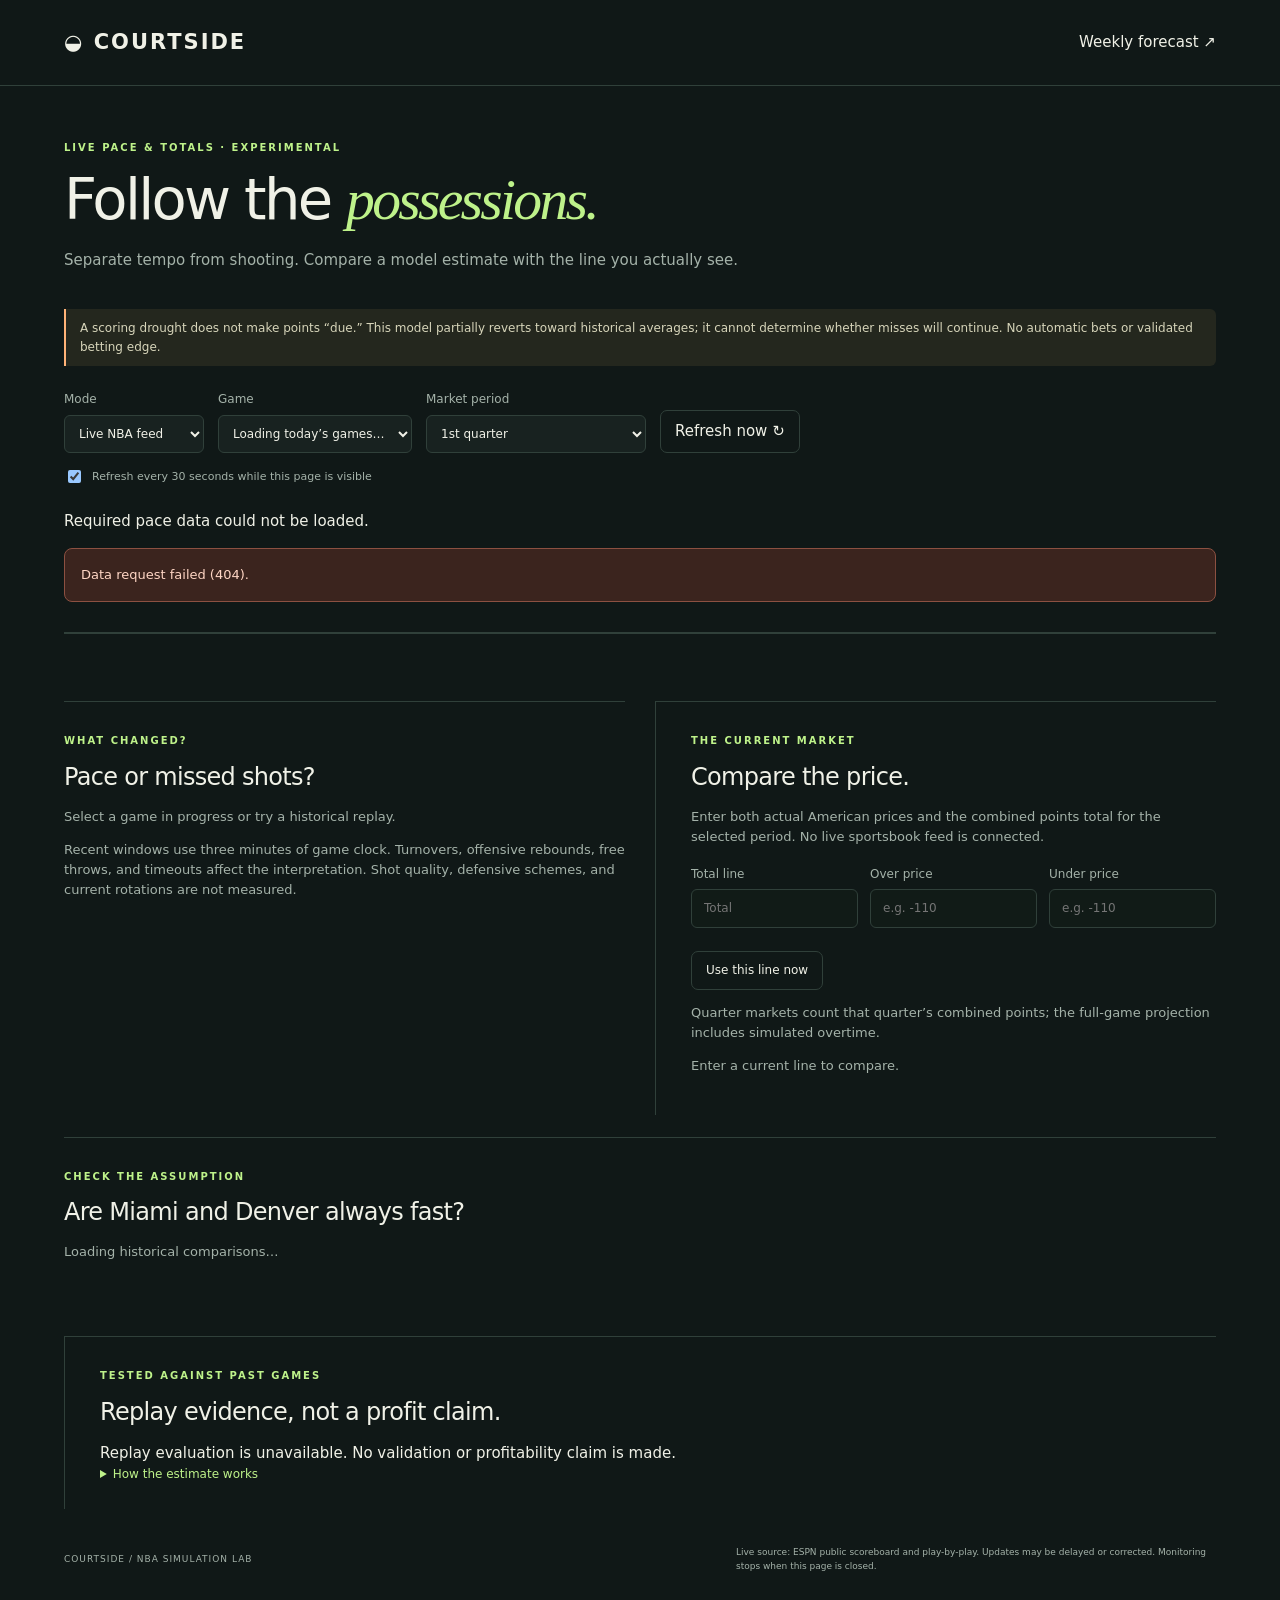
==== nbasim/static/live.html @ 19482eaa "Add experimental live pace and quarter-total analysis with replay validation" ====
<!doctype html>
<html lang="en"><head><meta charset="utf-8"><meta name="viewport" content="width=device-width,initial-scale=1"><title>Courtside — Live pace & totals</title><link rel="stylesheet" href="./style.css"><script type="module" src="./live.js"></script></head>
<body>
<header class="topbar"><a class="brand" href="./">◒ COURTSIDE</a><a href="./">Weekly forecast ↗</a></header>
<main>
  <div class="eyebrow">LIVE PACE & TOTALS · EXPERIMENTAL</div>
  <section class="intro"><div><h1>Follow the <em>possessions.</em></h1><p>Separate tempo from shooting. Compare a model estimate with the line you actually see.</p></div></section>
  <div class="notice">A scoring drought does not make points “due.” This model partially reverts toward historical averages; it cannot determine whether misses will continue. No automatic bets or validated betting edge.</div>
  <section class="live-controls" aria-label="Live analysis controls">
    <label>Mode<select id="live-mode"><option value="live">Live NBA feed</option><option value="replay">Historical replay</option></select></label>
    <label id="game-label">Game<select id="live-game"><option>Loading today’s games…</option></select></label>
    <label>Market period<select id="live-scope"><option value="q1">1st quarter</option><option value="q2">2nd quarter</option><option value="q3">3rd quarter</option><option value="q4">4th quarter</option><option value="game">Full game · includes overtime</option></select></label>
    <button id="live-refresh">Refresh now ↻</button><label class="auto-control"><input id="live-auto" type="checkbox" checked> Refresh every 30 seconds while this page is visible</label>
  </section>
  <label id="replay-controls" hidden>Replay clock <input id="replay-time" type="range" min="60" max="2820" step="30" value="360"><span id="replay-clock"></span></label>
  <p id="live-status" role="status">Connecting to the public feed…</p><div id="live-error" class="error" role="alert" hidden></div>
  <section id="live-summary" class="summary" aria-label="Game and pace snapshot"></section>
  <div class="live-grid">
    <section class="method live-panel"><span class="eyebrow">WHAT CHANGED?</span><h2>Pace or missed shots?</h2><p id="live-diagnosis">Select a game in progress or try a historical replay.</p><div id="live-recent"></div><div id="live-droughts"></div><div id="live-trend" aria-label="Observed scoring by game minute"></div><p>Recent windows use three minutes of game clock. Turnovers, offensive rebounds, free throws, and timeouts affect the interpretation. Shot quality, defensive schemes, and current rotations are not measured.</p></section>
    <section class="method live-panel"><span class="eyebrow">THE CURRENT MARKET</span><h2>Compare the price.</h2><p>Enter both actual American prices and the combined points total for the selected period. No live sportsbook feed is connected.</p>
      <form id="market-form"><div class="market-inputs"><label>Total line<input id="market-line" type="number" min="0.5" max="600" step="0.5" required placeholder="Total"></label><label>Over price<input id="market-over" type="number" step="1" required placeholder="e.g. -110"></label><label>Under price<input id="market-under" type="number" step="1" required placeholder="e.g. -110"></label></div><button type="submit" id="market-confirm">Use this line now</button></form>
      <p id="market-rules">Quarter markets count that quarter’s combined points; the full-game projection includes simulated overtime.</p><div id="market-result" aria-live="polite"><p>Enter a current line to compare.</p></div>
    </section>
  </div>
  <section class="method live-panel"><span class="eyebrow">CHECK THE ASSUMPTION</span><h2>Are Miami and Denver always fast?</h2><p id="pace-sample">Loading historical comparisons…</p><div id="pace-comparison" class="roster-table"></div><p id="pace-conclusion"></p><p id="pace-definition"></p></section>
  <section class="method live-panel"><span class="eyebrow">TESTED AGAINST PAST GAMES</span><h2>Replay evidence, not a profit claim.</h2><div id="live-evaluation"></div><details><summary>How the estimate works</summary><p>Estimated possessions use field-goal attempts + 0.44 × free-throw attempts − individual offensive rebounds + total turnovers, averaged across both teams. This is a box-score approximation, not official tracking pace. Early-quarter estimates are especially noisy.</p><p>The model blends observed pace with twelve minutes of historical pace and scoring with thirty possessions of prior efficiency. Team/opponent priors are shrunk toward the league. It simulates remaining scores with shared pace uncertainty and resolves full-game ties through simulated overtime. The displayed 80% range is a model range, not a guarantee.</p><p>Late-game fouling, tactical changes, lineup substitutions, injuries, and shot quality are not modeled. Recent scoring does not have to “catch up.” Data age, short samples, large leads, old market prices, and stale team priors suppress watch signals. An experimental watch is a model/price difference, not a recommendation to bet.</p></details></section>
  <footer><span>COURTSIDE / NBA SIMULATION LAB</span><p>Live source: ESPN public scoreboard and play-by-play. Updates may be delayed or corrected. Monitoring stops when this page is closed.</p></footer>
</main></body></html>
---- nbasim/static/style.css ----
:root{color-scheme:dark;--bg:#101817;--panel:#182220;--line:#30403a;--text:#f0f1e7;--muted:#a4b2a9;--mint:#bef28a;--orange:#ffb277}*{box-sizing:border-box}body{margin:0;background:var(--bg);color:var(--text);font:15px/1.55 system-ui,-apple-system,BlinkMacSystemFont,"Segoe UI",sans-serif}button,input{font:inherit}button,a,input,summary,.file-button{ -webkit-tap-highlight-color:transparent}button,.file-button{cursor:pointer}button{border:1px solid var(--line);background:transparent;color:var(--text);border-radius:7px;padding:9px 14px;transition:background .15s,border-color .15s}button:hover,.file-button:hover{background:#26362f;border-color:#738c7c}button:disabled{opacity:.45;cursor:wait}button:focus-visible,input:focus-visible,a:focus-visible,summary:focus-visible,.file-button:focus-within{outline:2px solid var(--mint);outline-offset:4px}input{background:#111b17;color:var(--text);border:1px solid var(--line);border-radius:6px;padding:9px 12px;min-width:0}a{color:inherit;text-decoration:none}.topbar{height:86px;border-bottom:1px solid var(--line);display:flex;align-items:center;justify-content:space-between;padding:0 5vw}.brand{font-weight:800;letter-spacing:2px;font-size:21px;display:flex;align-items:center;gap:12px}.brand-icon{font-size:37px;color:var(--mint);line-height:1}.brand-sub{font-size:10px;letter-spacing:1.8px;color:var(--muted);border-left:1px solid var(--line);padding-left:20px;margin-left:10px}.version{font-size:10px;letter-spacing:1.7px;color:var(--muted);display:flex;align-items:center;gap:12px}.status-dot{height:6px;width:6px;background:var(--mint);border-radius:50%}main{max-width:1400px;margin:auto;padding:54px 5vw 0}.eyebrow{color:var(--mint);font-size:10px;letter-spacing:2px;font-weight:650}.intro{display:flex;justify-content:space-between;align-items:center;gap:20px;margin:12px 0 37px}h1{font-size:clamp(36px,4.5vw,61px);line-height:1.1;letter-spacing:-2.7px;margin:0 0 18px;font-weight:500}h1 em{font-family:Georgia,serif;color:var(--mint);font-weight:400}.intro p{color:var(--muted);margin:0}.intro-note{border-left:1px solid var(--line);padding-left:24px;font-size:12px;min-width:225px}.intro-note span{font-size:9px;letter-spacing:1.3px}.intro-note p{margin-top:8px}.toolbar{padding:16px;background:var(--panel);border:1px solid var(--line);border-radius:10px;display:flex;gap:18px;align-items:center}.mode-switch{display:flex;border:1px solid var(--line);border-radius:7px;padding:3px;margin-right:auto}.mode-switch button{font-size:12px;border:0;white-space:nowrap}.mode-switch button.selected{background:#354b3a;color:var(--mint)}.date-label,.seed-label{display:flex;align-items:center;gap:9px;font-size:9px;letter-spacing:1px;color:var(--muted)}.date-label input,.seed-label input{font-size:12px;letter-spacing:0}.seed-label input{width:80px}.primary{color:#13220f;background:var(--mint);border:0;font-weight:700;font-size:12px;padding:13px 17px;white-space:nowrap}.primary span{padding-left:10px}.primary:hover{background:#cffca6}.data-actions{display:flex;gap:18px;align-items:center;margin:13px 0 23px;font-size:11px;color:var(--muted);flex-wrap:wrap}.file-button{position:relative;overflow:hidden}.file-button input{position:absolute;inset:0;opacity:0;width:100%;cursor:pointer}.data-actions button{padding:0;border:0;font-size:11px;color:var(--muted)}#odds-label{margin-left:auto}.notice{font-size:12px;border-left:2px solid var(--orange);padding:10px 14px;background:#24271e;color:#d7d5ba;border-radius:0 6px 6px 0}.error{margin:12px 0;background:#3b241e;color:#ffd6c5;border:1px solid #8c5041;padding:16px;border-radius:8px;font-size:13px}.summary{display:grid;grid-template-columns:repeat(4,1fr);margin:30px 0 45px;border-top:1px solid var(--line);border-bottom:1px solid var(--line)}.stat{padding:23px 24px;border-right:1px solid var(--line)}.stat:first-child{padding-left:0}.stat:last-child{border-right:0}.stat-label{color:var(--muted);font-size:10px;letter-spacing:1.2px}.stat-value{font-size:32px;letter-spacing:-1.4px;font-weight:500;line-height:1.25;margin:9px 0 4px}.stat-value small{font-size:14px;letter-spacing:0;color:var(--mint);margin-left:7px}.stat-note{font-size:11px;color:var(--muted)}h2{font-size:24px;letter-spacing:-.7px;font-weight:500;line-height:1.25;margin:8px 0}.section-heading{display:flex;align-items:center;justify-content:space-between;gap:15px}.list-actions{display:flex;gap:10px}.list-actions input{max-width:170px;font-size:12px}.list-actions button{font-size:12px}.list-meta{display:flex;justify-content:space-between;margin:25px 0 14px;font-size:9px;color:var(--muted);letter-spacing:1px}.games{display:grid;grid-template-columns:repeat(3,minmax(0,1fr));gap:15px}.game-card{text-align:left;padding:20px;border:1px solid var(--line);border-radius:9px;background:var(--panel);width:100%;min-width:0;display:block}.game-card:hover{background:#1e2c25;border-color:#657b5d;transform:translateY(-1px)}.card-meta{display:flex;justify-content:space-between;gap:10px;font-size:9px;letter-spacing:.9px;color:var(--muted);margin-bottom:20px}.card-meta .tag{color:var(--mint);background:#2c3b26;padding:2px 6px;border-radius:3px;font-size:8px;white-space:nowrap}.team-row{display:flex;align-items:center;gap:10px;margin:10px 0}.team-avatar{background:#33433a;border-radius:50%;width:34px;height:34px;display:grid;place-items:center;font-weight:650;font-size:10px;color:#d3e6d2}.team-name{font-size:16px;font-weight:600;letter-spacing:.2px}.team-location{font-size:9px;color:var(--muted);margin-left:6px}.score{margin-left:auto;font-size:24px;letter-spacing:-1px;font-variant-numeric:tabular-nums}.winner{color:var(--mint)}.probability{margin-top:20px;padding-top:15px;border-top:1px solid var(--line)}.probability-label{font-size:11px;display:flex;justify-content:space-between;gap:10px}.probability-label strong{color:var(--mint);font-size:13px}.probability-bar{height:4px;background:#3a4837;display:flex;border-radius:2px;overflow:hidden;margin-top:10px}.probability-bar svg{display:block;width:100%;height:4px}.probability-bar rect{fill:var(--mint)}.card-bottom{display:flex;justify-content:space-between;font-size:10px;color:var(--muted);margin-top:14px}.empty{text-align:center;border:1px dashed var(--line);padding:40px;color:var(--muted)}.method-grid{display:grid;grid-template-columns:1fr 1fr;margin-top:50px;border-top:1px solid var(--line);border-bottom:1px solid var(--line)}.method{padding:30px 35px 30px 0}.method+.method{border-left:1px solid var(--line);padding-left:35px;padding-right:0}.method h2{margin:10px 0 15px}.method p,.method li{color:var(--muted);font-size:13px}.method p{max-width:520px}.method button{font-size:12px;margin-top:5px}.method summary{font-size:12px;color:var(--mint);cursor:pointer}.method ul{padding-left:20px}.method li{margin:8px 0}footer{display:flex;justify-content:space-between;align-items:center;gap:20px;margin:28px 0;color:var(--muted);font-size:9px;letter-spacing:1px}footer p{max-width:480px;letter-spacing:0}.sr-only{position:absolute;width:1px;height:1px;overflow:hidden;clip:rect(0,0,0,0)}dialog{background:#182220;color:var(--text);border:1px solid #52684c;border-radius:12px;padding:26px;max-width:720px;width:calc(100% - 30px);max-height:90vh;overflow:auto}dialog::backdrop{background:#030c09cf;backdrop-filter:blur(5px)}.dialog-top{display:flex;justify-content:space-between;align-items:center}.dialog-top button{padding:5px 10px}dialog h2{font-size:34px;margin:20px 0 5px}dialog h3{font-weight:500;font-size:16px;margin-top:25px}dialog p{font-size:12px;color:var(--muted)}.detail-score{font-size:46px;letter-spacing:-2px;color:var(--mint);margin:15px 0}.detail-stats{display:grid;grid-template-columns:repeat(3,1fr);gap:10px;margin:20px 0}.detail-stats div{padding:12px;background:#101a15;border-radius:6px;font-size:18px}.detail-stats span{display:block;font-size:10px;color:var(--muted);margin-bottom:4px}.histogram{width:100%;height:auto;display:block;max-height:205px}.histogram rect{fill:var(--mint)}.histogram text{fill:var(--muted);font:10px system-ui}.histogram .bar-count{fill:var(--text);font-size:11px}table{width:100%;border-collapse:collapse;font-size:12px;margin:12px 0}td,th{text-align:left;padding:8px;border-bottom:1px solid var(--line);font-weight:400}th{color:var(--muted)}td:last-child,th:last-child{text-align:right}.warning{color:var(--orange)!important}.backtest-grid{display:grid;grid-template-columns:1fr 1fr;gap:8px;margin-top:18px}.backtest-grid div{font-size:22px;color:var(--mint)}.backtest-grid span{display:block;font-size:10px;color:var(--muted)}.busy{opacity:.6} [hidden]{display:none!important}@media(min-width:1450px){main{padding-left:60px;padding-right:60px}}@media(max-width:1050px){.toolbar{flex-wrap:wrap}.mode-switch{margin-right:0}.primary{margin-left:auto}.intro-note{display:none}.games{grid-template-columns:repeat(2,minmax(0,1fr))}.brand-sub{display:none}.stat{padding:20px 15px}.stat-value{font-size:27px}}@media(max-width:650px){.topbar{height:70px}.version{font-size:8px}.brand{font-size:18px}main{padding-top:32px}.intro{margin-bottom:25px}h1{letter-spacing:-1.7px}.intro p{font-size:13px}.toolbar{gap:12px}.mode-switch{width:100%}.mode-switch button{flex:1}.primary{width:100%;margin:0}.date-label{flex:1}.date-label input{width:100%}.seed-label input{width:65px}.summary{grid-template-columns:1fr 1fr;margin:24px 0 30px}.stat:nth-child(2){border:0}.stat:nth-child(-n+2){border-bottom:1px solid var(--line)}.stat:nth-child(3){padding-left:0}.stat{padding:15px}.games{grid-template-columns:1fr}.section-heading{align-items:flex-start;flex-direction:column}.list-actions{width:100%}.list-actions input{flex:1;max-width:none}.list-meta span:last-child{display:none}.method-grid{grid-template-columns:1fr}.method,.method+.method{padding:25px 0;border-left:0}.method+.method{border-top:1px solid var(--line)}footer{flex-wrap:wrap}footer p{order:3}#odds-label{margin-left:0;width:100%}.data-actions{gap:12px}.detail-stats{grid-template-columns:1fr}.detail-score{font-size:36px}dialog{padding:20px}}
.publication{display:flex;justify-content:space-between;align-items:center;gap:20px;padding:18px 22px;margin-bottom:24px;background:var(--panel);border:1px solid var(--line);border-radius:9px}.publication p{color:var(--muted);font-size:12px;margin:6px 0 0}.publication-links{display:flex;gap:12px;flex-wrap:wrap}.publication-links a{border:1px solid var(--line);border-radius:6px;padding:9px 12px;font-size:12px}.publication-links a:hover{background:#26362f;border-color:var(--mint)}@media(max-width:650px){.publication{align-items:flex-start;flex-direction:column;padding:16px}.publication-links{gap:8px}}
.roster-context{border-top:1px solid var(--line);padding:28px 0;margin-top:32px}.roster-context p{max-width:900px}.roster-context select{font:inherit;color:var(--text);background:var(--panel);border:1px solid var(--line);padding:8px 14px;border-radius:6px;margin:0 12px}.roster-context a,.roster-team-detail a{color:var(--mint);font-size:12px;text-decoration:underline}.roster-table{max-width:100%;overflow-x:auto}.roster-table table{min-width:520px}.roster-team-detail{min-width:0}.roster-team-detail p{overflow-wrap:anywhere}#roster-evaluation{margin-top:28px}#roster-evaluation table{max-width:650px}#roster-controls{display:flex;align-items:center;flex-wrap:wrap;gap:8px}#roster-team:focus-visible{outline:2px solid var(--mint);outline-offset:3px}
.live-link{display:inline-block;color:var(--mint);border:1px solid var(--line);border-radius:6px;padding:9px 14px;font-size:13px}.live-controls{display:flex;gap:14px;align-items:end;flex-wrap:wrap;margin:24px 0}.live-controls label,.market-inputs label{display:grid;gap:6px;font-size:12px;color:var(--muted)}.live-controls select{max-width:100%;font:inherit;background:var(--panel);color:var(--text);padding:10px;border:1px solid var(--line);border-radius:6px}.live-controls .auto-control{display:flex;align-items:center;gap:8px;font-size:11px;width:100%}.live-grid{display:grid;grid-template-columns:1fr 1fr;gap:30px}.live-panel{border-top:1px solid var(--line);padding:26px 0;margin-top:22px;min-width:0}.live-panel p{max-width:900px}.market-inputs{display:grid;grid-template-columns:repeat(3,minmax(0,1fr));gap:12px;margin:18px 0}.market-inputs input{width:100%}.pace-chart{display:block;width:100%;height:auto;max-height:160px}.pace-chart rect{fill:var(--mint)}#replay-controls{display:grid;gap:10px;border:1px solid var(--line);padding:15px;border-radius:7px}#live-summary .stat-value{font-size:24px}#live-evaluation{overflow-x:auto}#live-evaluation table{min-width:580px}.live-controls select:focus-visible{outline:2px solid var(--mint);outline-offset:3px}@media(max-width:800px){.live-grid{grid-template-columns:1fr;gap:0}.live-controls label{max-width:100%}#live-summary .stat-value{font-size:19px}.market-inputs{gap:6px}.live-controls{align-items:stretch}.live-controls label:not(.auto-control){flex:1;min-width:140px}}
.live-controls select{min-width:0;width:100%}
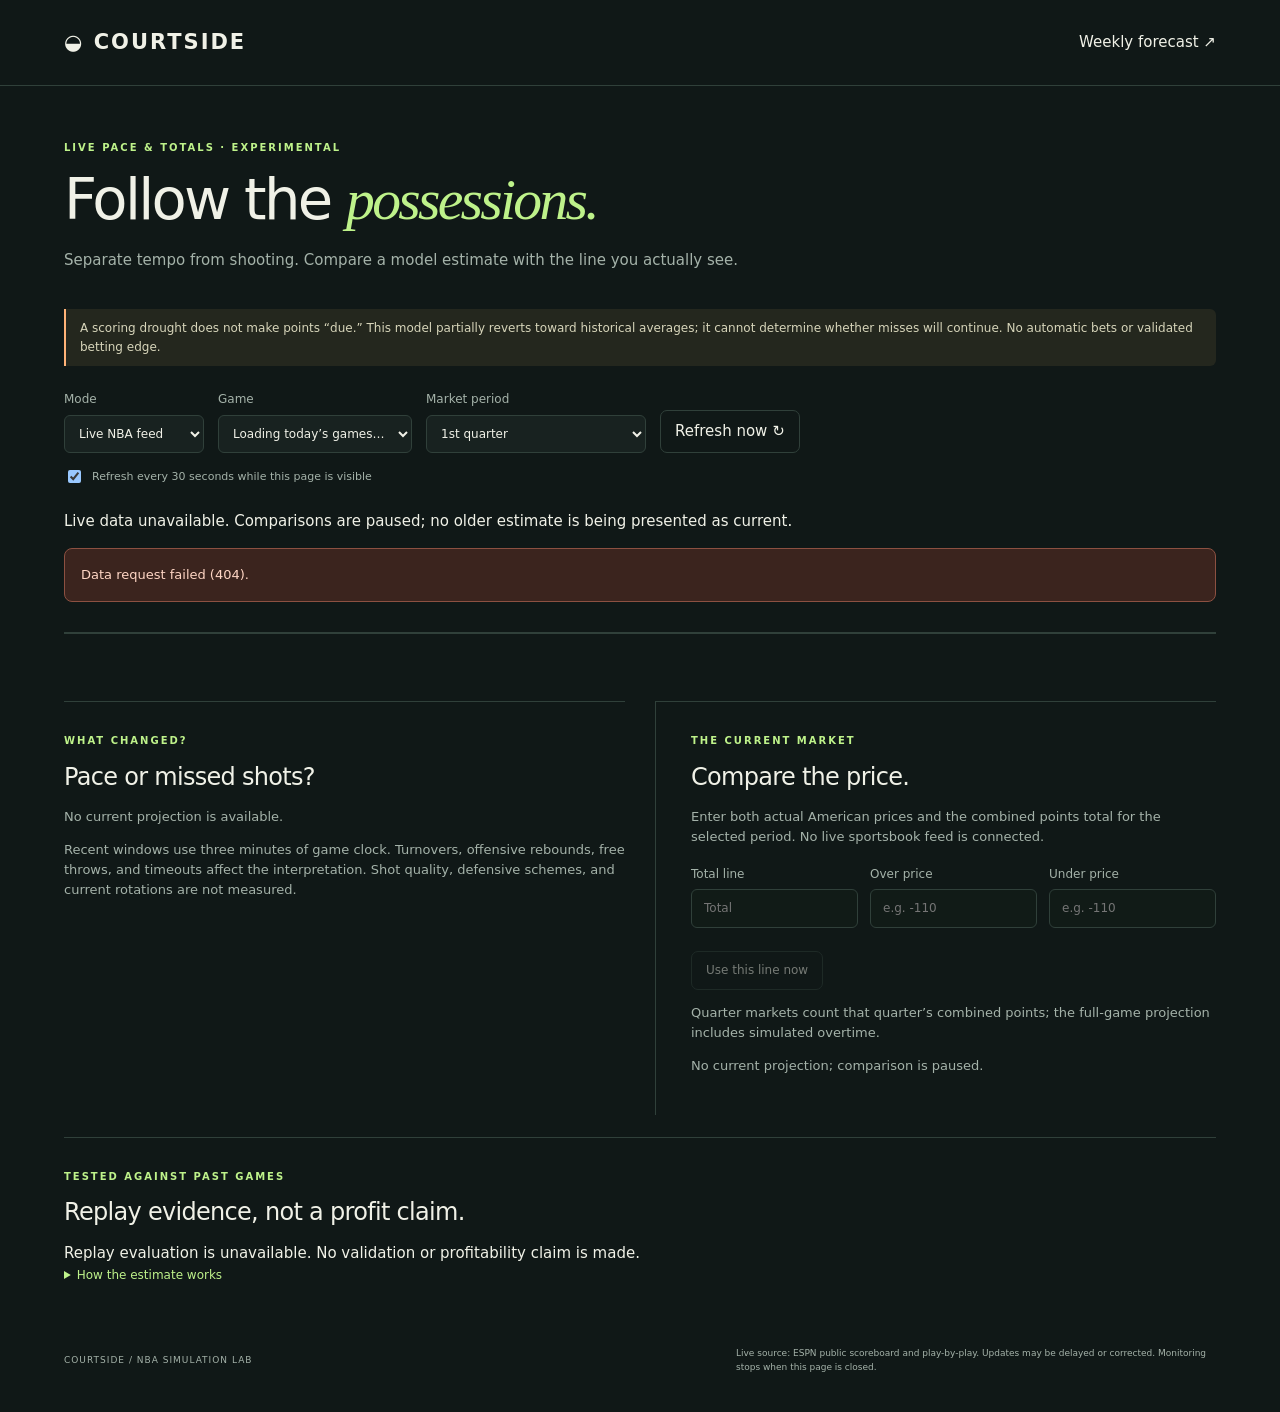
==== commit 74eb50a6: "Prepare live pace page for opening-day transitions and recovery" ====
--- a/nbasim/static/live.html
+++ b/nbasim/static/live.html
@@ -13,16 +13,15 @@
     <button id="live-refresh">Refresh now ↻</button><label class="auto-control"><input id="live-auto" type="checkbox" checked> Refresh every 30 seconds while this page is visible</label>
   </section>
   <label id="replay-controls" hidden>Replay clock <input id="replay-time" type="range" min="60" max="2820" step="30" value="360"><span id="replay-clock"></span></label>
-  <p id="live-status" role="status">Connecting to the public feed…</p><div id="live-error" class="error" role="alert" hidden></div>
+  <p id="live-status" role="status">Connecting to the public feed…</p><p id="live-history" class="stat-note"></p><p id="live-notice" class="warning" role="status" hidden></p><div id="live-error" class="error" role="alert" hidden></div>
   <section id="live-summary" class="summary" aria-label="Game and pace snapshot"></section>
   <div class="live-grid">
     <section class="method live-panel"><span class="eyebrow">WHAT CHANGED?</span><h2>Pace or missed shots?</h2><p id="live-diagnosis">Select a game in progress or try a historical replay.</p><div id="live-recent"></div><div id="live-droughts"></div><div id="live-trend" aria-label="Observed scoring by game minute"></div><p>Recent windows use three minutes of game clock. Turnovers, offensive rebounds, free throws, and timeouts affect the interpretation. Shot quality, defensive schemes, and current rotations are not measured.</p></section>
     <section class="method live-panel"><span class="eyebrow">THE CURRENT MARKET</span><h2>Compare the price.</h2><p>Enter both actual American prices and the combined points total for the selected period. No live sportsbook feed is connected.</p>
-      <form id="market-form"><div class="market-inputs"><label>Total line<input id="market-line" type="number" min="0.5" max="600" step="0.5" required placeholder="Total"></label><label>Over price<input id="market-over" type="number" step="1" required placeholder="e.g. -110"></label><label>Under price<input id="market-under" type="number" step="1" required placeholder="e.g. -110"></label></div><button type="submit" id="market-confirm">Use this line now</button></form>
+      <form id="market-form"><div class="market-inputs"><label>Total line<input id="market-line" type="number" min="0.5" max="600" step="0.5" required placeholder="Total"></label><label>Over price<input id="market-over" type="number" step="1" required placeholder="e.g. -110"></label><label>Under price<input id="market-under" type="number" step="1" required placeholder="e.g. -110"></label></div><button type="submit" id="market-confirm" disabled>Use this line now</button></form>
       <p id="market-rules">Quarter markets count that quarter’s combined points; the full-game projection includes simulated overtime.</p><div id="market-result" aria-live="polite"><p>Enter a current line to compare.</p></div>
     </section>
   </div>
-  <section class="method live-panel"><span class="eyebrow">CHECK THE ASSUMPTION</span><h2>Are Miami and Denver always fast?</h2><p id="pace-sample">Loading historical comparisons…</p><div id="pace-comparison" class="roster-table"></div><p id="pace-conclusion"></p><p id="pace-definition"></p></section>
   <section class="method live-panel"><span class="eyebrow">TESTED AGAINST PAST GAMES</span><h2>Replay evidence, not a profit claim.</h2><div id="live-evaluation"></div><details><summary>How the estimate works</summary><p>Estimated possessions use field-goal attempts + 0.44 × free-throw attempts − individual offensive rebounds + total turnovers, averaged across both teams. This is a box-score approximation, not official tracking pace. Early-quarter estimates are especially noisy.</p><p>The model blends observed pace with twelve minutes of historical pace and scoring with thirty possessions of prior efficiency. Team/opponent priors are shrunk toward the league. It simulates remaining scores with shared pace uncertainty and resolves full-game ties through simulated overtime. The displayed 80% range is a model range, not a guarantee.</p><p>Late-game fouling, tactical changes, lineup substitutions, injuries, and shot quality are not modeled. Recent scoring does not have to “catch up.” Data age, short samples, large leads, old market prices, and stale team priors suppress watch signals. An experimental watch is a model/price difference, not a recommendation to bet.</p></details></section>
   <footer><span>COURTSIDE / NBA SIMULATION LAB</span><p>Live source: ESPN public scoreboard and play-by-play. Updates may be delayed or corrected. Monitoring stops when this page is closed.</p></footer>
 </main></body></html>
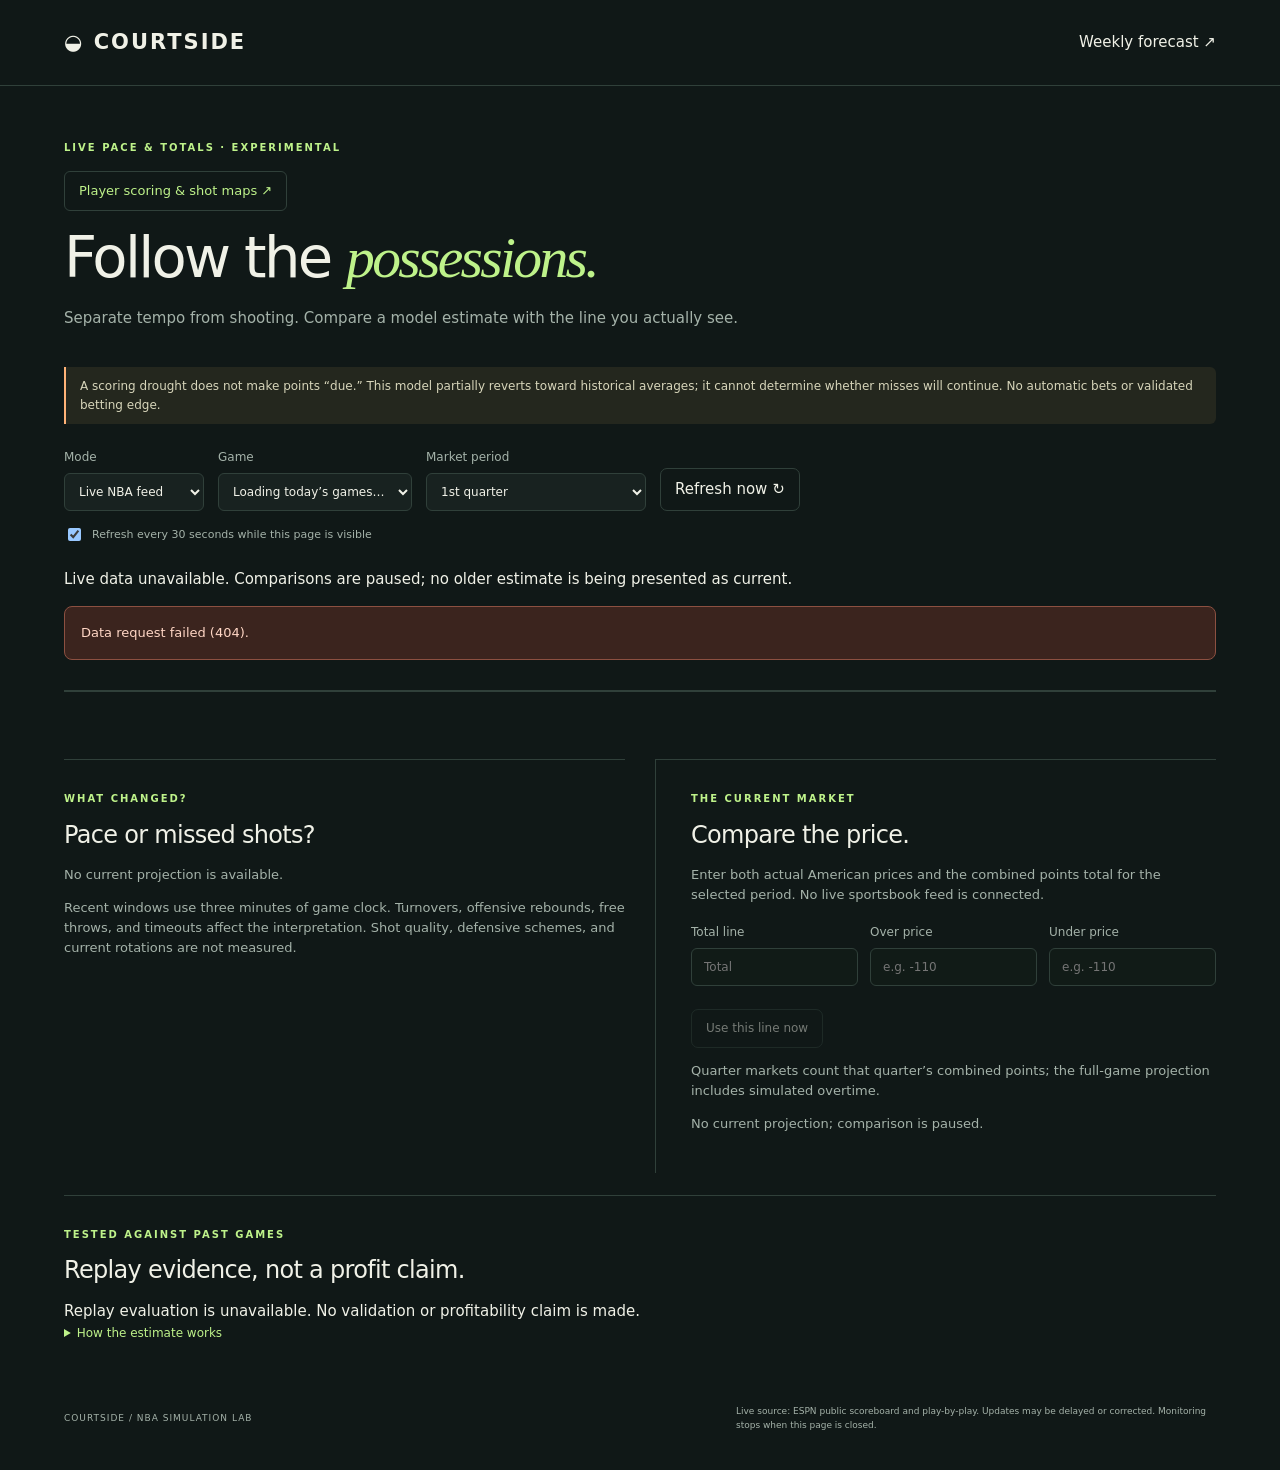
==== commit 699bda70: "Add player scoring atlas with shot maps and dated matchup research" ====
--- a/nbasim/static/live.html
+++ b/nbasim/static/live.html
@@ -4,6 +4,7 @@
 <header class="topbar"><a class="brand" href="./">◒ COURTSIDE</a><a href="./">Weekly forecast ↗</a></header>
 <main>
   <div class="eyebrow">LIVE PACE & TOTALS · EXPERIMENTAL</div>
+  <p><a class="live-link" href="./players.html">Player scoring & shot maps ↗</a></p>
   <section class="intro"><div><h1>Follow the <em>possessions.</em></h1><p>Separate tempo from shooting. Compare a model estimate with the line you actually see.</p></div></section>
   <div class="notice">A scoring drought does not make points “due.” This model partially reverts toward historical averages; it cannot determine whether misses will continue. No automatic bets or validated betting edge.</div>
   <section class="live-controls" aria-label="Live analysis controls">
